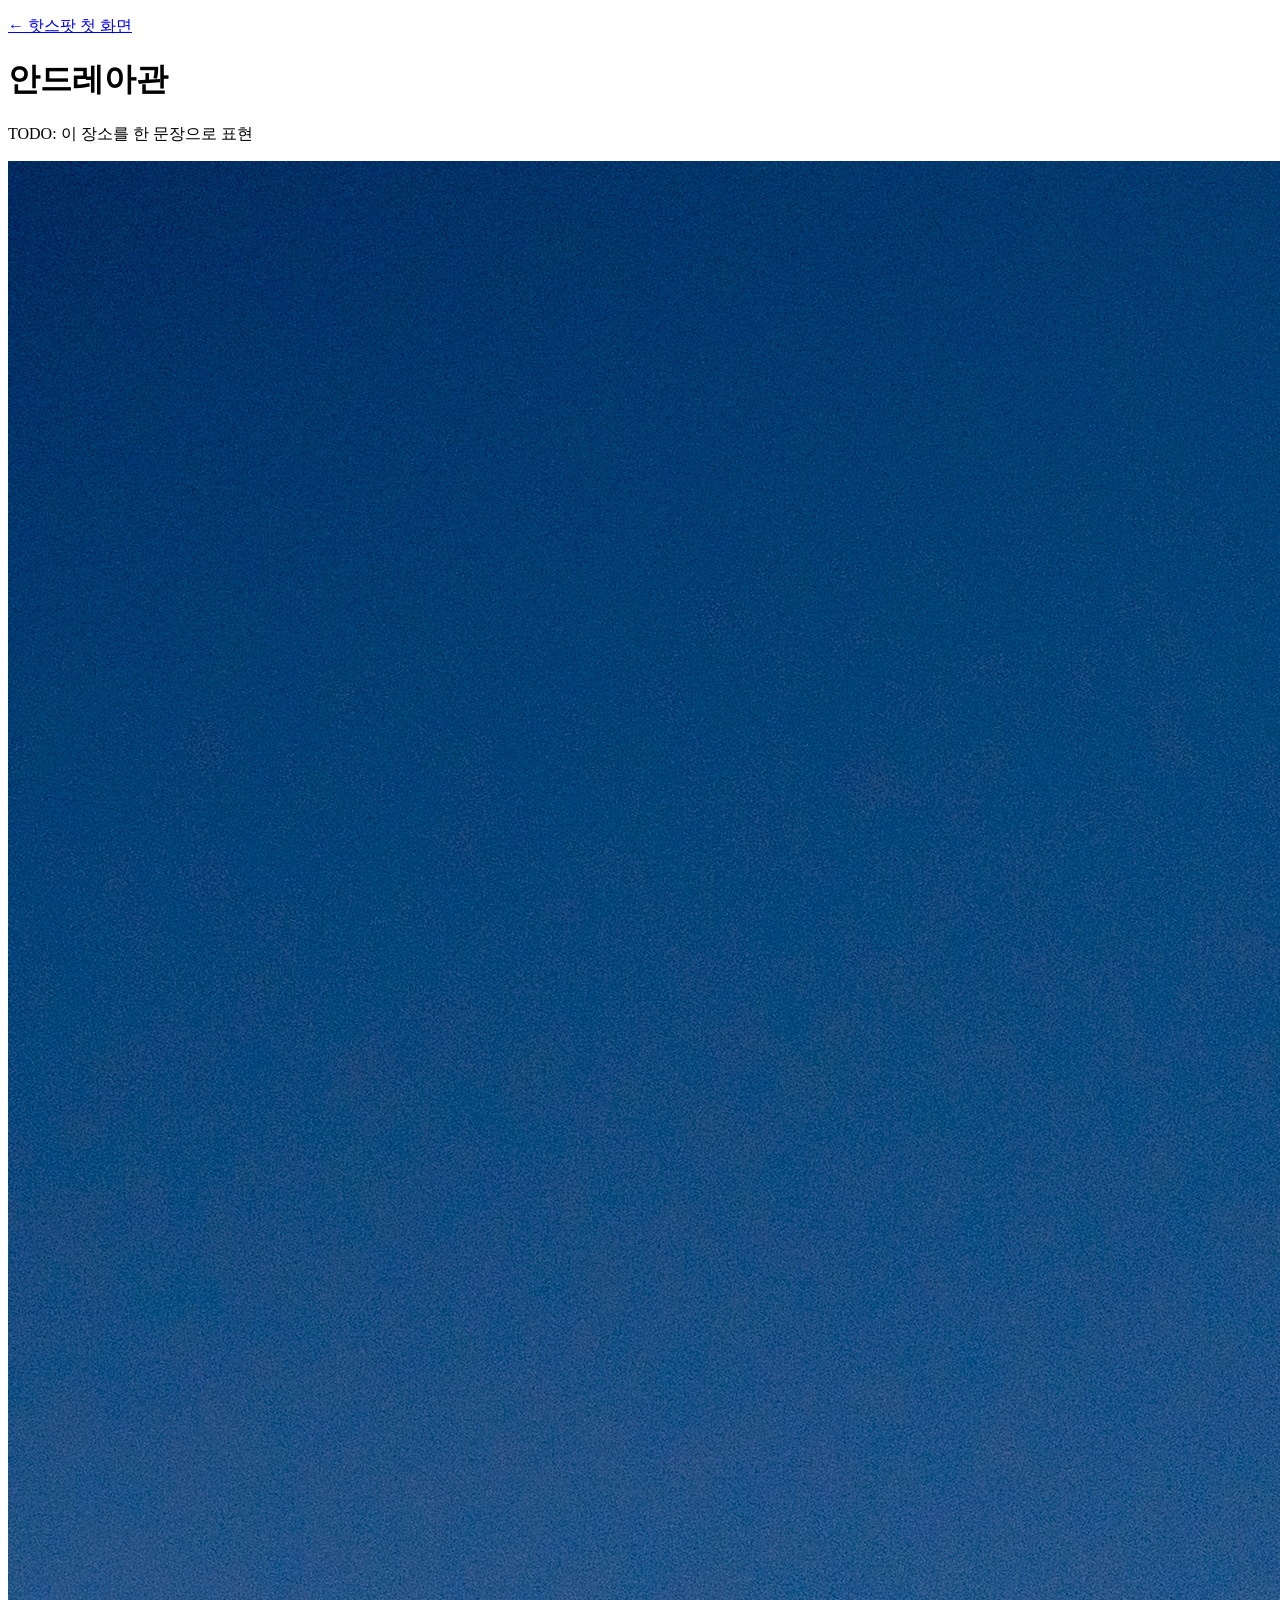
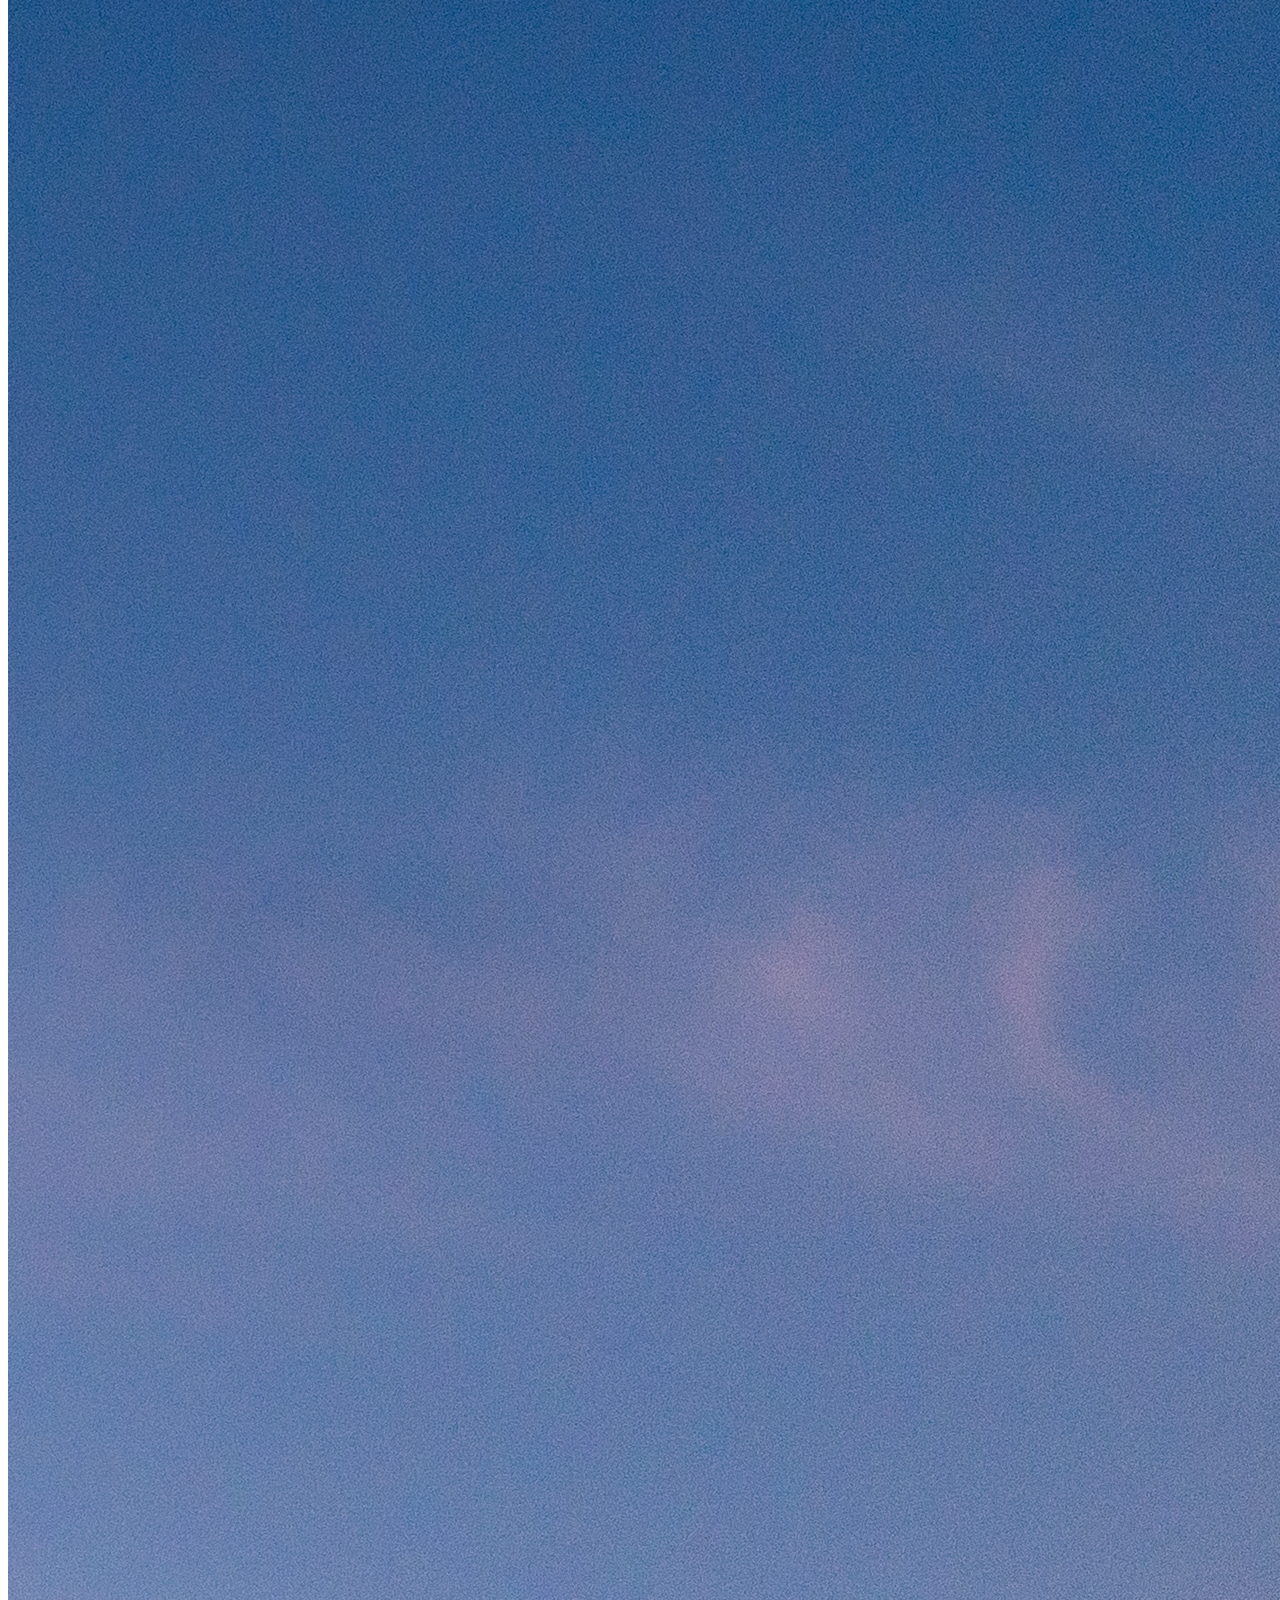
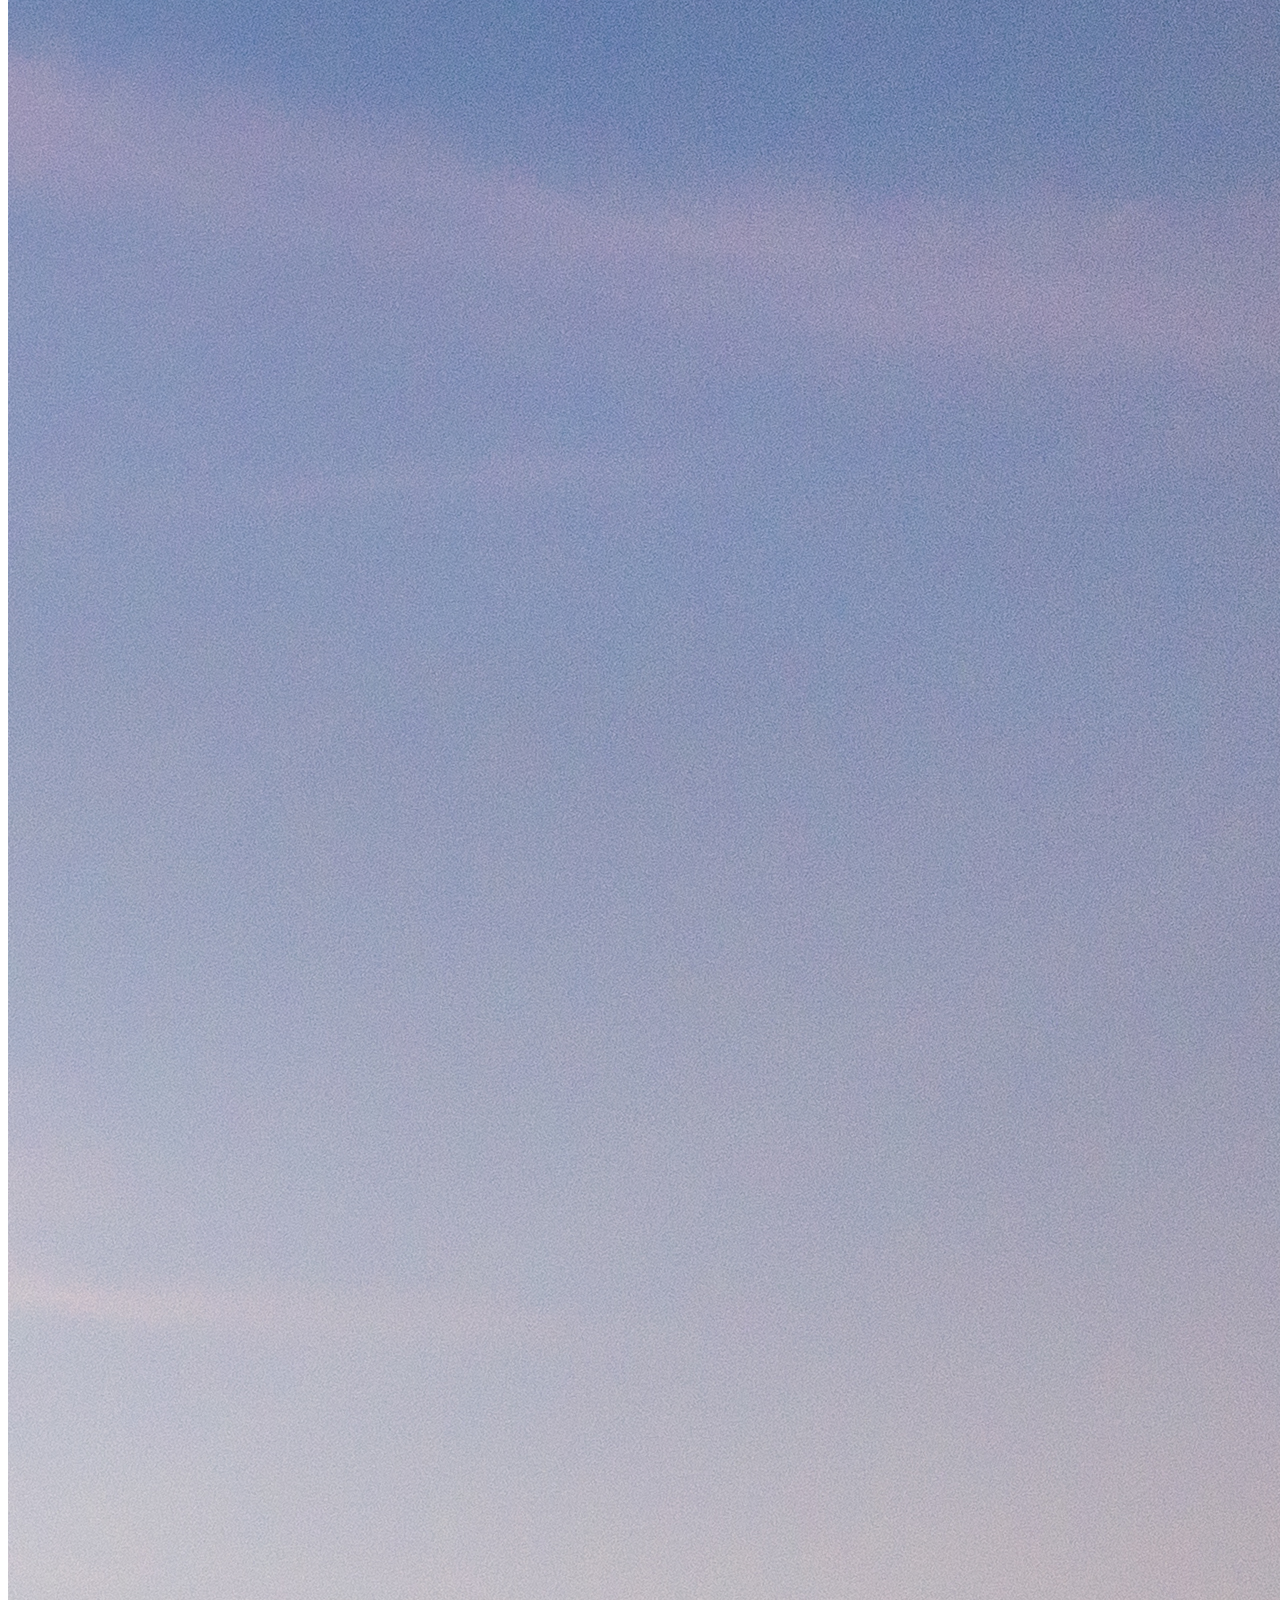
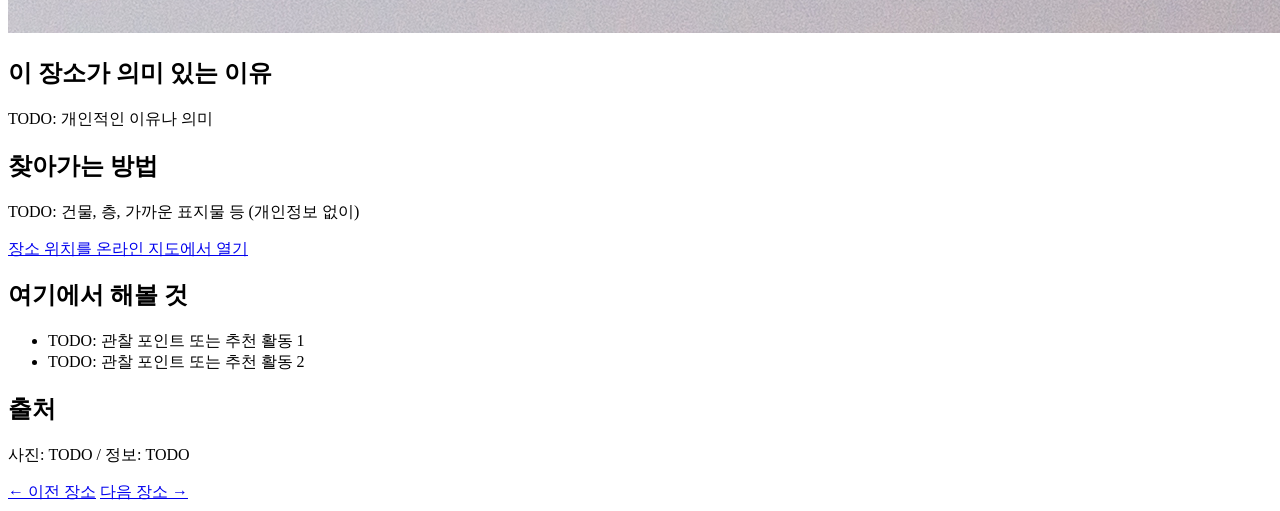
==== andrea.html @ 00829111 "2주차 캠퍼스 핫스팟 과제" ====
<!doctype html>
<html lang="ko">
  <head>
    <meta charset="utf-8">
    <meta name="viewport" content="width=device-width, initial-scale=1">
    <title>안드레아관</title>
  </head>
  <body>
    <header>
      <p><a href="index.html">← 핫스팟 첫 화면</a></p>
      <h1>안드레아관</h1>
      <p>TODO: 이 장소를 한 문장으로 표현</p>
    </header>

    <main>
      <img src="images/andrea.jpg" alt="TODO: 구체적인 이미지 대체 설명">

      <h2>이 장소가 의미 있는 이유</h2>
      <p>TODO: 개인적인 이유나 의미</p>

      <h2>찾아가는 방법</h2>
      <p>TODO: 건물, 층, 가까운 표지물 등 (개인정보 없이)</p>
      <p>
        <a href="TODO: 지도 서비스 공유 URL" target="_blank" rel="noopener">
          장소 위치를 온라인 지도에서 열기
        </a>
      </p>

      <h2>여기에서 해볼 것</h2>
      <ul>
        <li>TODO: 관찰 포인트 또는 추천 활동 1</li>
        <li>TODO: 관찰 포인트 또는 추천 활동 2</li>
      </ul>

      <h2>출처</h2>
      <p>사진: TODO / 정보: TODO</p>
    </main>

    <nav aria-label="장소 페이지 이동">
      <a href="maria.html">← 이전 장소</a>
      <a href="kimsuhan.html">다음 장소 →</a>
    </nav>
  </body>
</html>
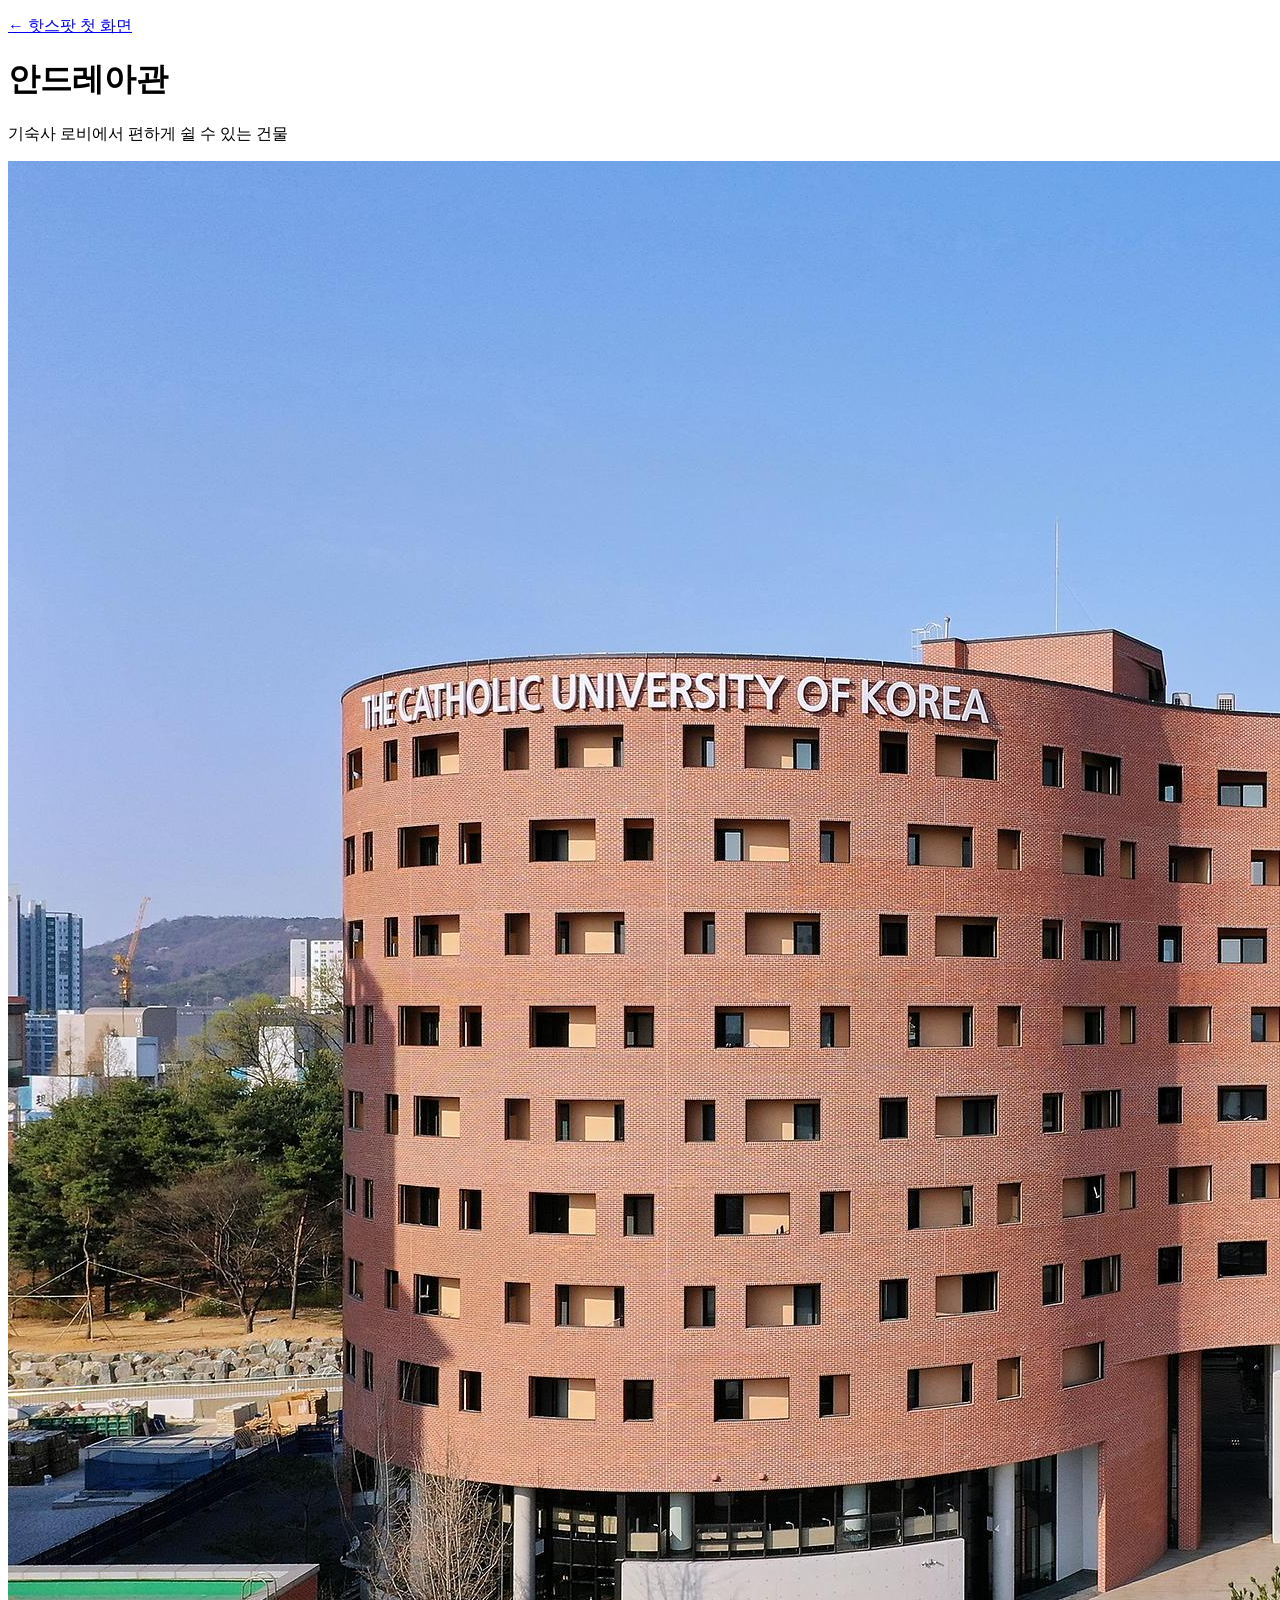
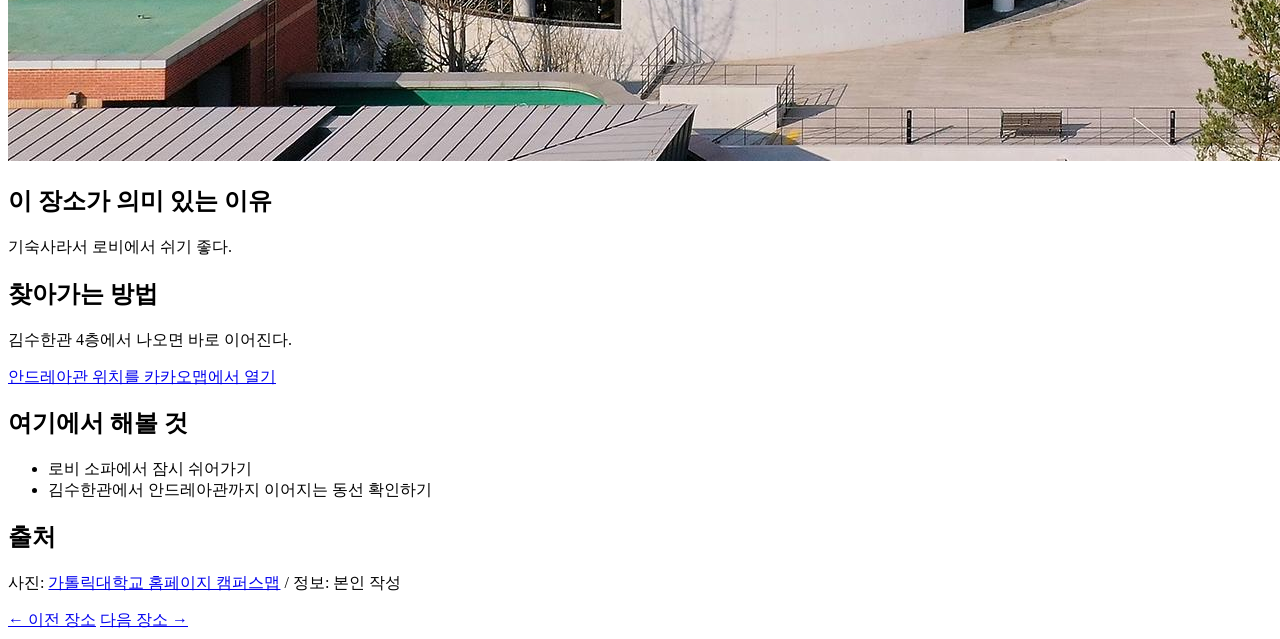
==== commit 4415d354: "안드레아관 및 index.html 내용 완성" ====
--- a/andrea.html
+++ b/andrea.html
@@ -9,31 +9,31 @@
     <header>
       <p><a href="index.html">← 핫스팟 첫 화면</a></p>
       <h1>안드레아관</h1>
-      <p>TODO: 이 장소를 한 문장으로 표현</p>
+      <p>기숙사 로비에서 편하게 쉴 수 있는 건물</p>
     </header>
 
     <main>
-      <img src="images/andrea.jpg" alt="TODO: 구체적인 이미지 대체 설명">
+      <img src="images/andrea.jpg" alt="안드레아관 기숙사 건물 전경">
 
       <h2>이 장소가 의미 있는 이유</h2>
-      <p>TODO: 개인적인 이유나 의미</p>
+      <p>기숙사라서 로비에서 쉬기 좋다.</p>
 
       <h2>찾아가는 방법</h2>
-      <p>TODO: 건물, 층, 가까운 표지물 등 (개인정보 없이)</p>
+      <p>김수한관 4층에서 나오면 바로 이어진다.</p>
       <p>
-        <a href="TODO: 지도 서비스 공유 URL" target="_blank" rel="noopener">
-          장소 위치를 온라인 지도에서 열기
+        <a href="https://place.map.kakao.com/1345995729" target="_blank" rel="noopener">
+          안드레아관 위치를 카카오맵에서 열기
         </a>
       </p>
 
       <h2>여기에서 해볼 것</h2>
       <ul>
-        <li>TODO: 관찰 포인트 또는 추천 활동 1</li>
-        <li>TODO: 관찰 포인트 또는 추천 활동 2</li>
+        <li>로비 소파에서 잠시 쉬어가기</li>
+        <li>김수한관에서 안드레아관까지 이어지는 동선 확인하기</li>
       </ul>
 
       <h2>출처</h2>
-      <p>사진: TODO / 정보: TODO</p>
+      <p>사진: <a href="https://www.catholic.ac.kr/ko/about/campus-map.do" target="_blank" rel="noopener">가톨릭대학교 홈페이지 캠퍼스맵</a> / 정보: 본인 작성</p>
     </main>
 
     <nav aria-label="장소 페이지 이동">
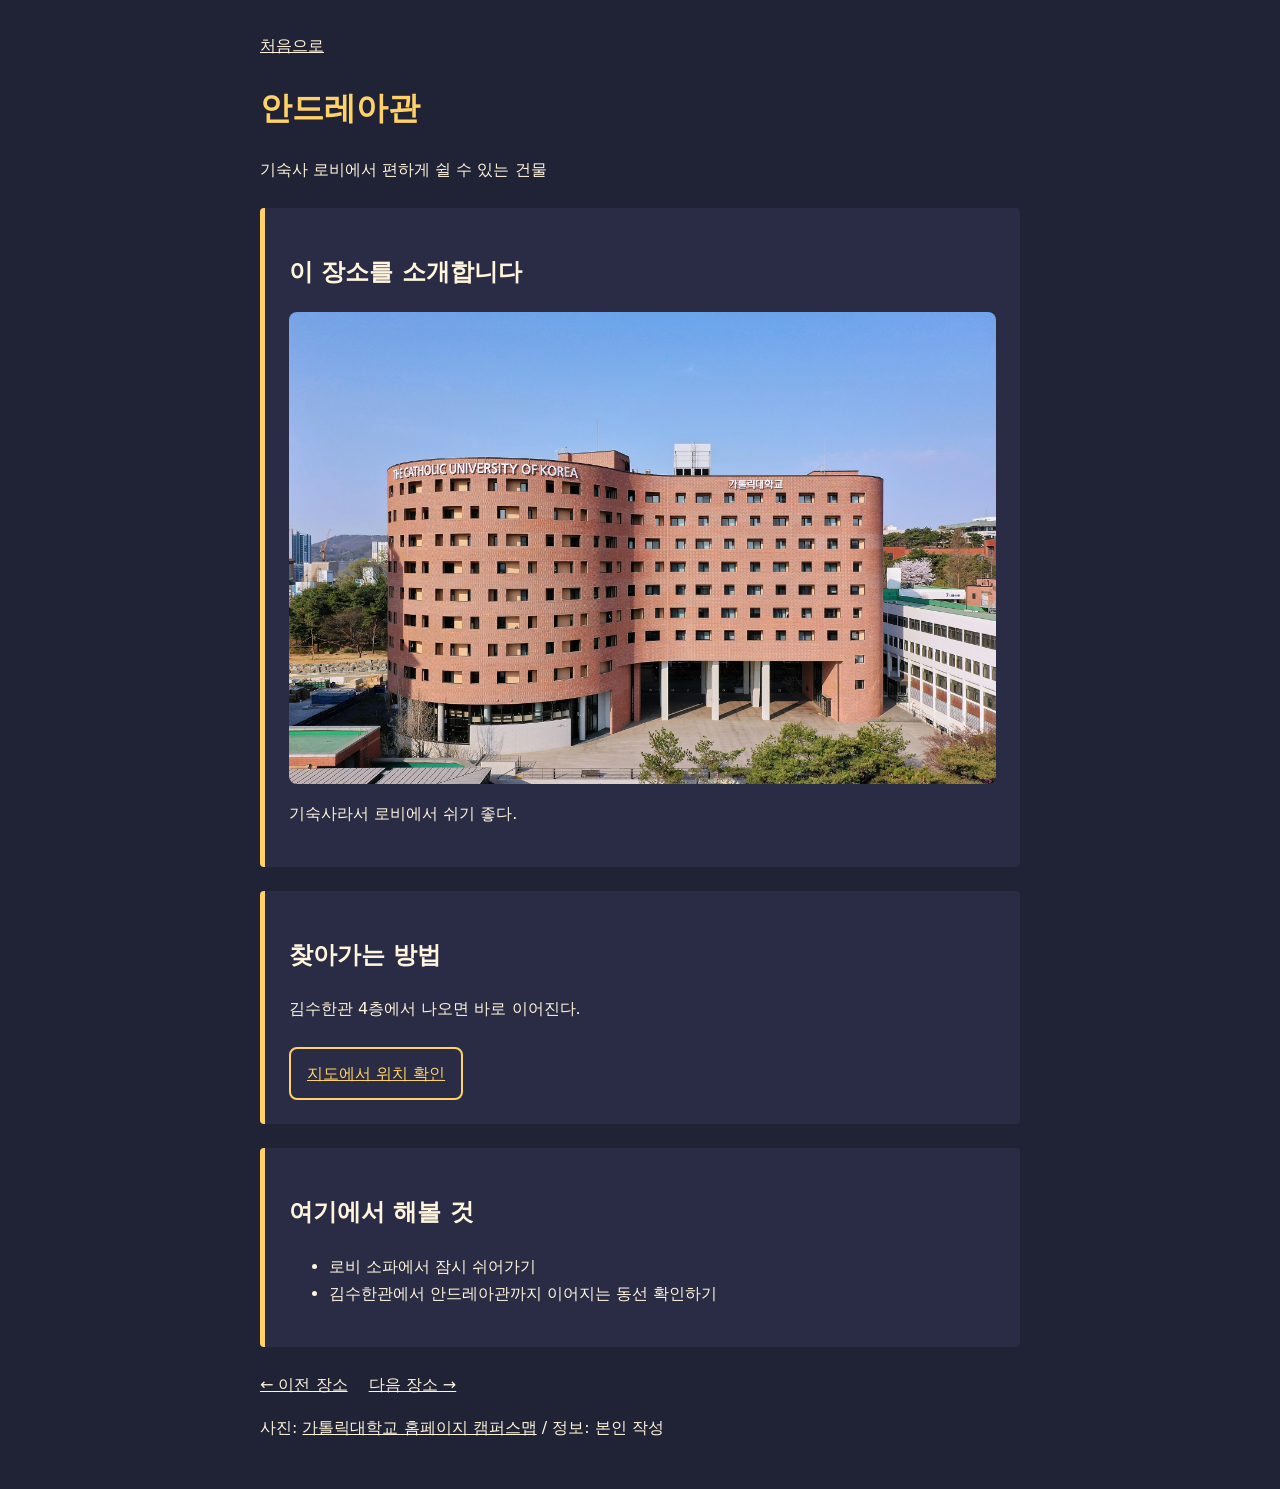
==== commit df7984b6: "3주차: CSS로 4가지 페이지 분위기 적용" ====
--- a/andrea.html
+++ b/andrea.html
@@ -3,42 +3,46 @@
   <head>
     <meta charset="utf-8">
     <meta name="viewport" content="width=device-width, initial-scale=1">
-    <title>안드레아관</title>
+    <title>안드레아관 · 나의 핫스팟</title>
+    <link rel="stylesheet" href="styles.css">
   </head>
-  <body>
-    <header>
-      <p><a href="index.html">← 핫스팟 첫 화면</a></p>
-      <h1>안드레아관</h1>
-      <p>기숙사 로비에서 편하게 쉴 수 있는 건물</p>
-    </header>
+  <body class="page-andrea">
+    <div class="page">
+      <header>
+        <a href="index.html">처음으로</a>
+        <h1>안드레아관</h1>
+        <p>기숙사 로비에서 편하게 쉴 수 있는 건물</p>
+      </header>
 
-    <main>
-      <img src="images/andrea.jpg" alt="안드레아관 기숙사 건물 전경">
+      <main>
+        <section class="panel">
+          <h2>이 장소를 소개합니다</h2>
+          <img src="images/andrea.jpg" alt="안드레아관 기숙사 건물 전경">
+          <p>기숙사라서 로비에서 쉬기 좋다.</p>
+        </section>
 
-      <h2>이 장소가 의미 있는 이유</h2>
-      <p>기숙사라서 로비에서 쉬기 좋다.</p>
+        <section class="panel">
+          <h2>찾아가는 방법</h2>
+          <p>김수한관 4층에서 나오면 바로 이어진다.</p>
+          <a class="action" href="https://place.map.kakao.com/1345995729" target="_blank" rel="noopener">지도에서 위치 확인</a>
+        </section>
 
-      <h2>찾아가는 방법</h2>
-      <p>김수한관 4층에서 나오면 바로 이어진다.</p>
-      <p>
-        <a href="https://place.map.kakao.com/1345995729" target="_blank" rel="noopener">
-          안드레아관 위치를 카카오맵에서 열기
-        </a>
-      </p>
+        <section class="panel">
+          <h2>여기에서 해볼 것</h2>
+          <ul>
+            <li>로비 소파에서 잠시 쉬어가기</li>
+            <li>김수한관에서 안드레아관까지 이어지는 동선 확인하기</li>
+          </ul>
+        </section>
+      </main>
 
-      <h2>여기에서 해볼 것</h2>
-      <ul>
-        <li>로비 소파에서 잠시 쉬어가기</li>
-        <li>김수한관에서 안드레아관까지 이어지는 동선 확인하기</li>
-      </ul>
-
-      <h2>출처</h2>
-      <p>사진: <a href="https://www.catholic.ac.kr/ko/about/campus-map.do" target="_blank" rel="noopener">가톨릭대학교 홈페이지 캠퍼스맵</a> / 정보: 본인 작성</p>
-    </main>
-
-    <nav aria-label="장소 페이지 이동">
-      <a href="maria.html">← 이전 장소</a>
-      <a href="kimsuhan.html">다음 장소 →</a>
-    </nav>
+      <footer>
+        <nav aria-label="장소 페이지 이동">
+          <a href="maria.html">← 이전 장소</a>
+          <a href="kimsuhan.html">다음 장소 →</a>
+        </nav>
+        <p>사진: <a href="https://www.catholic.ac.kr/ko/about/campus-map.do" target="_blank" rel="noopener">가톨릭대학교 홈페이지 캠퍼스맵</a> / 정보: 본인 작성</p>
+      </footer>
+    </div>
   </body>
 </html>
--- a/styles.css
+++ b/styles.css
@@ -0,0 +1,158 @@
+/* ===== 공통 기본 설정 ===== */
+* {
+  box-sizing: border-box;
+}
+
+body {
+  margin: 0;
+  font-family: system-ui, sans-serif;
+  line-height: 1.7;
+}
+
+.page {
+  width: 92%;
+  max-width: 760px;
+  margin: 0 auto;
+  padding: 2rem 0;
+}
+
+.panel {
+  margin: 1.5rem 0;
+  padding: 1.5rem;
+}
+
+img {
+  display: block;
+  max-width: 100%;
+  height: auto;
+  border-radius: 8px;
+}
+
+a {
+  color: inherit;
+}
+
+.action {
+  display: inline-block;
+  padding: 0.7em 1em;
+  border: 2px solid currentColor;
+  border-radius: 8px;
+  margin-top: 0.5rem;
+}
+
+a:hover {
+  text-decoration: underline;
+}
+
+a:focus-visible {
+  outline: 3px solid currentColor;
+  outline-offset: 4px;
+}
+
+header nav a,
+footer nav a {
+  margin-right: 1rem;
+}
+
+/* ===== 프론트페이지: 여행 잡지 느낌 ===== */
+.page-home {
+  background-color: #ffffff;
+  color: #17223b;
+}
+.page-home h1 {
+  font-size: 2.6rem;
+}
+.page-home .panel {
+  border-bottom: 2px solid #17223b;
+}
+.page-home .place-card {
+  margin-bottom: 2rem;
+  padding-bottom: 1.5rem;
+  border-bottom: 1px solid #dfe4ef;
+}
+
+/* ===== 김수한관: 활기차고 편한 느낌 ===== */
+.page-kimsuhan {
+  background-color: #ffffff;
+  color: #2b2b2b;
+}
+.page-kimsuhan h1 {
+  color: #ff7a00;
+}
+.page-kimsuhan .panel {
+  border: 2px solid #ffd8a8;
+  border-radius: 4px;
+  background-color: #fffaf3;
+}
+.page-kimsuhan .action {
+  background-color: #ff7a00;
+  color: white;
+  border-color: #ff7a00;
+}
+
+/* ===== 니콜스관: 카페같은 따뜻한 느낌 ===== */
+.page-nichols {
+  background-color: #faf3e6;
+  color: #45372b;
+  font-family: Georgia, serif;
+}
+.page-nichols .panel {
+  border: 1px solid #c9a876;
+  border-radius: 24px;
+  background-color: #fffdf8;
+}
+.page-nichols .action {
+  border-radius: 24px;
+}
+
+/* ===== 마리아관: 깔끔하고 차분한 느낌 ===== */
+.page-maria {
+  background-color: #f4f3f8;
+  color: #363247;
+}
+.page-maria .panel {
+  background-color: white;
+  border-radius: 4px;
+  box-shadow: 0 4px 12px rgb(54 50 71 / 8%);
+}
+.page-maria .action {
+  border-radius: 2px;
+}
+
+/* ===== 안드레아관: 밤의 편안한 느낌 ===== */
+.page-andrea {
+  background-color: #202235;
+  color: #fff4dc;
+}
+.page-andrea h1 {
+  color: #ffd166;
+}
+.page-andrea .panel {
+  background-color: #2a2c45;
+  border-left: 5px solid #ffd166;
+  border-radius: 4px;
+}
+.page-andrea .action {
+  border-color: #ffd166;
+  color: #ffd166;
+}
+
+/* ===== 모바일 공통 대응 ===== */
+@media (max-width: 600px) {
+  .page {
+    width: 94%;
+    padding: 1rem 0;
+  }
+  .panel {
+    padding: 1rem;
+    margin: 1rem 0;
+  }
+  .page h1 {
+    font-size: 1.8rem;
+  }
+  .action {
+    display: block;
+    text-align: center;
+    padding: 1em;
+  }
+}
